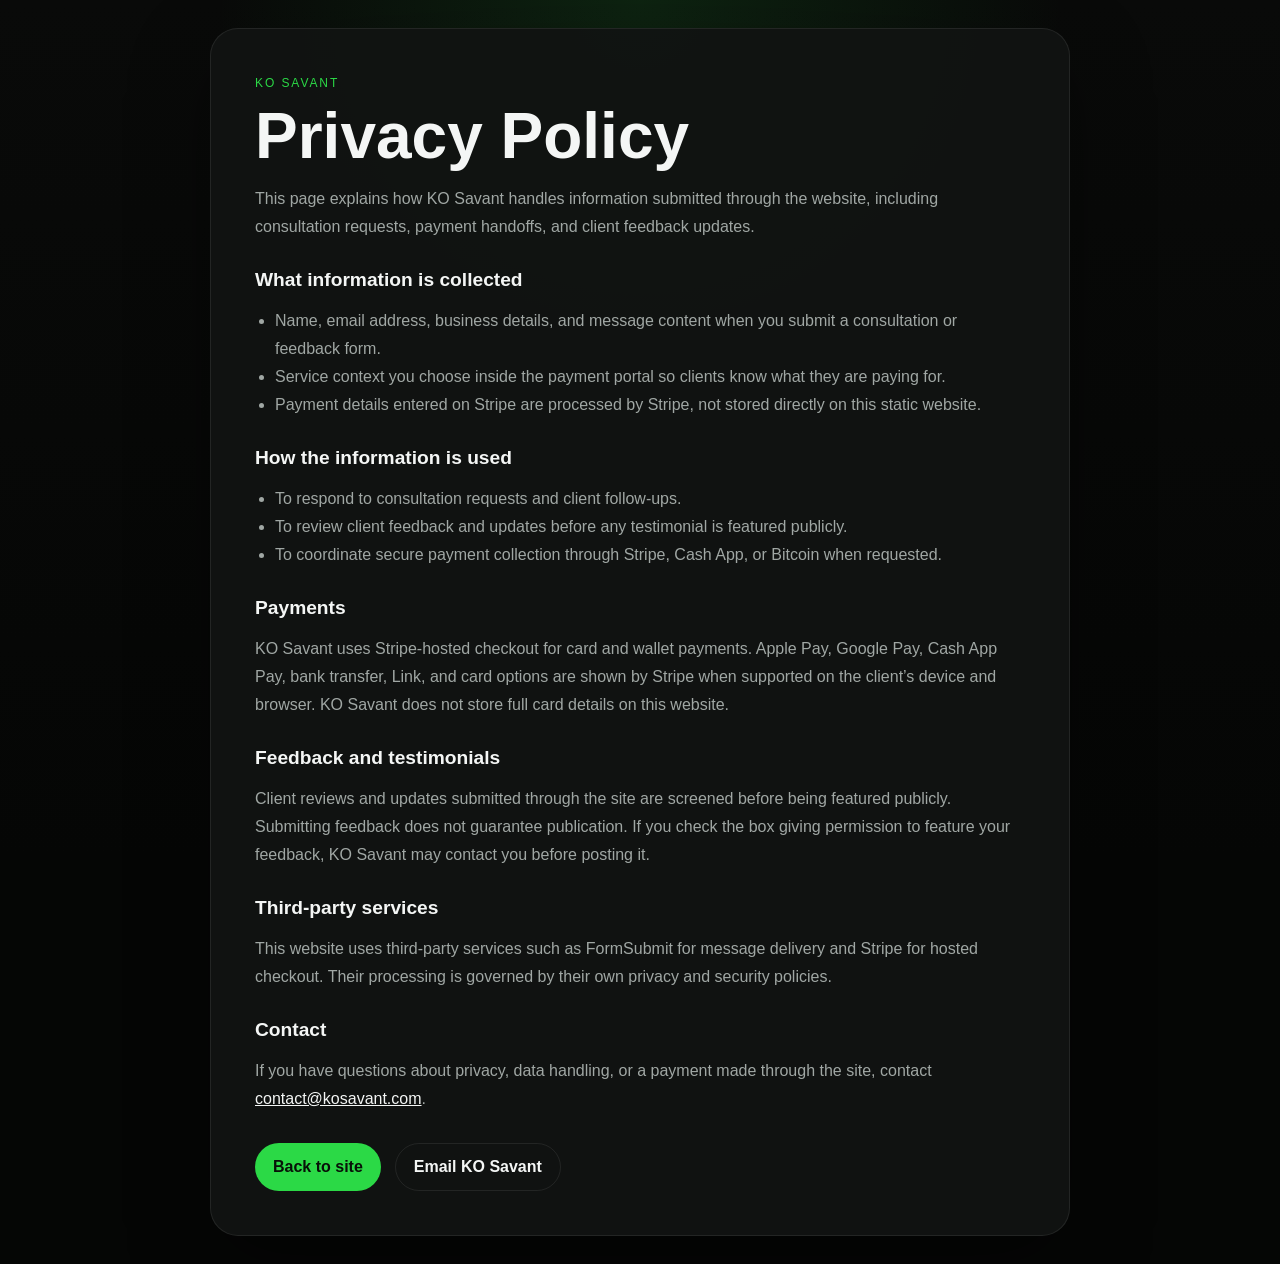
==== privacy-policy.html @ 57877e88 "[verified] Clarify checkout amount entry and add privacy policy" ====
<!DOCTYPE html>
<html lang="en" data-theme="dark">
<head>
  <meta charset="UTF-8" />
  <meta name="viewport" content="width=device-width, initial-scale=1.0" />
  <title>Privacy Policy | KO Savant</title>
  <meta name="description" content="Privacy policy for KO Savant consultation, payments, and feedback forms." />
  <link rel="preconnect" href="https://api.fontshare.com" />
  <link href="https://api.fontshare.com/v2/css?f[]=clash-display@400,500,600,700&f[]=satoshi@300,400,500,700&display=swap" rel="stylesheet" />
  <style>
    :root {
      --bg: #070807;
      --surface: #121413;
      --border: rgba(255,255,255,0.08);
      --text: #f4f6f5;
      --muted: #a0a7a4;
      --accent: #2bd946;
      --font-display: 'Clash Display', 'Helvetica Neue', sans-serif;
      --font-body: 'Satoshi', 'Inter', sans-serif;
    }
    * { box-sizing: border-box; }
    body {
      margin: 0;
      font-family: var(--font-body);
      background:
        radial-gradient(circle at top, rgba(43,217,70,0.12), transparent 30%),
        linear-gradient(180deg, #090a09, #050605 68%);
      color: var(--text);
      min-height: 100vh;
      padding: 28px;
    }
    .wrap {
      width: min(100%, 860px);
      margin: 0 auto;
      background: rgba(18,20,19,0.94);
      border: 1px solid var(--border);
      border-radius: 28px;
      padding: clamp(26px, 5vw, 44px);
      box-shadow: 0 28px 80px rgba(0,0,0,0.35);
    }
    .eyebrow {
      margin: 0 0 12px;
      text-transform: uppercase;
      letter-spacing: 0.16em;
      font-size: 12px;
      color: var(--accent);
    }
    h1 {
      margin: 0 0 18px;
      font-family: var(--font-display);
      font-size: clamp(2.4rem, 5vw, 4rem);
      line-height: 0.95;
    }
    h2 {
      margin: 28px 0 10px;
      font-family: var(--font-display);
      font-size: 1.2rem;
    }
    p, li {
      color: var(--muted);
      line-height: 1.75;
    }
    ul {
      padding-left: 20px;
    }
    .actions {
      display: flex;
      flex-wrap: wrap;
      gap: 14px;
      margin-top: 30px;
    }
    .btn {
      display: inline-flex;
      align-items: center;
      justify-content: center;
      min-height: 48px;
      padding: 0 18px;
      border-radius: 999px;
      text-decoration: none;
      font-weight: 600;
    }
    .btn--primary {
      background: var(--accent);
      color: #081108;
    }
    .btn--secondary {
      border: 1px solid var(--border);
      color: var(--text);
    }
  </style>
</head>
<body>
  <main class="wrap">
    <p class="eyebrow">KO Savant</p>
    <h1>Privacy Policy</h1>
    <p>This page explains how KO Savant handles information submitted through the website, including consultation requests, payment handoffs, and client feedback updates.</p>

    <h2>What information is collected</h2>
    <ul>
      <li>Name, email address, business details, and message content when you submit a consultation or feedback form.</li>
      <li>Service context you choose inside the payment portal so clients know what they are paying for.</li>
      <li>Payment details entered on Stripe are processed by Stripe, not stored directly on this static website.</li>
    </ul>

    <h2>How the information is used</h2>
    <ul>
      <li>To respond to consultation requests and client follow-ups.</li>
      <li>To review client feedback and updates before any testimonial is featured publicly.</li>
      <li>To coordinate secure payment collection through Stripe, Cash App, or Bitcoin when requested.</li>
    </ul>

    <h2>Payments</h2>
    <p>KO Savant uses Stripe-hosted checkout for card and wallet payments. Apple Pay, Google Pay, Cash App Pay, bank transfer, Link, and card options are shown by Stripe when supported on the client’s device and browser. KO Savant does not store full card details on this website.</p>

    <h2>Feedback and testimonials</h2>
    <p>Client reviews and updates submitted through the site are screened before being featured publicly. Submitting feedback does not guarantee publication. If you check the box giving permission to feature your feedback, KO Savant may contact you before posting it.</p>

    <h2>Third-party services</h2>
    <p>This website uses third-party services such as FormSubmit for message delivery and Stripe for hosted checkout. Their processing is governed by their own privacy and security policies.</p>

    <h2>Contact</h2>
    <p>If you have questions about privacy, data handling, or a payment made through the site, contact <a href="mailto:contact@kosavant.com" style="color:#f4f6f5">contact@kosavant.com</a>.</p>

    <div class="actions">
      <a class="btn btn--primary" href="https://kosavant.com/">Back to site</a>
      <a class="btn btn--secondary" href="mailto:contact@kosavant.com">Email KO Savant</a>
    </div>
  </main>
</body>
</html>
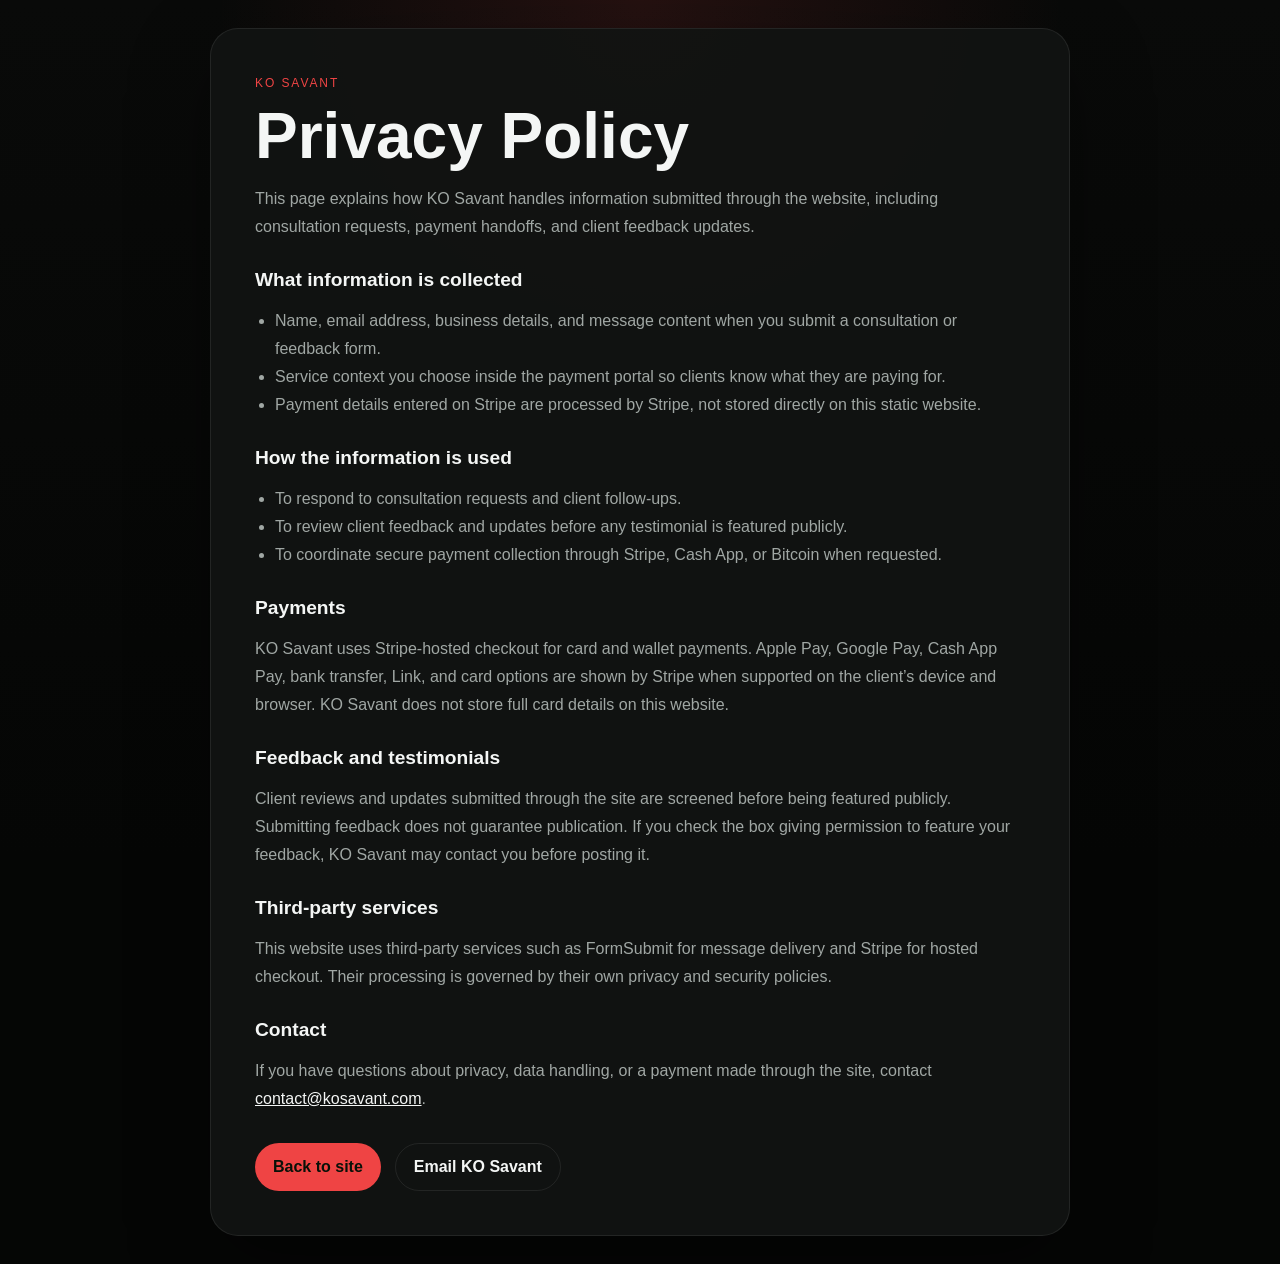
==== commit c2d8f69d: "Fix booking button and restore red theme" ====
--- a/privacy-policy.html
+++ b/privacy-policy.html
@@ -14,7 +14,7 @@
       --border: rgba(255,255,255,0.08);
       --text: #f4f6f5;
       --muted: #a0a7a4;
-      --accent: #2bd946;
+      --accent: #ef4444;
       --font-display: 'Clash Display', 'Helvetica Neue', sans-serif;
       --font-body: 'Satoshi', 'Inter', sans-serif;
     }
@@ -23,7 +23,7 @@
       margin: 0;
       font-family: var(--font-body);
       background:
-        radial-gradient(circle at top, rgba(43,217,70,0.12), transparent 30%),
+        radial-gradient(circle at top, rgba(239,68,68,0.12), transparent 30%),
         linear-gradient(180deg, #090a09, #050605 68%);
       color: var(--text);
       min-height: 100vh;
